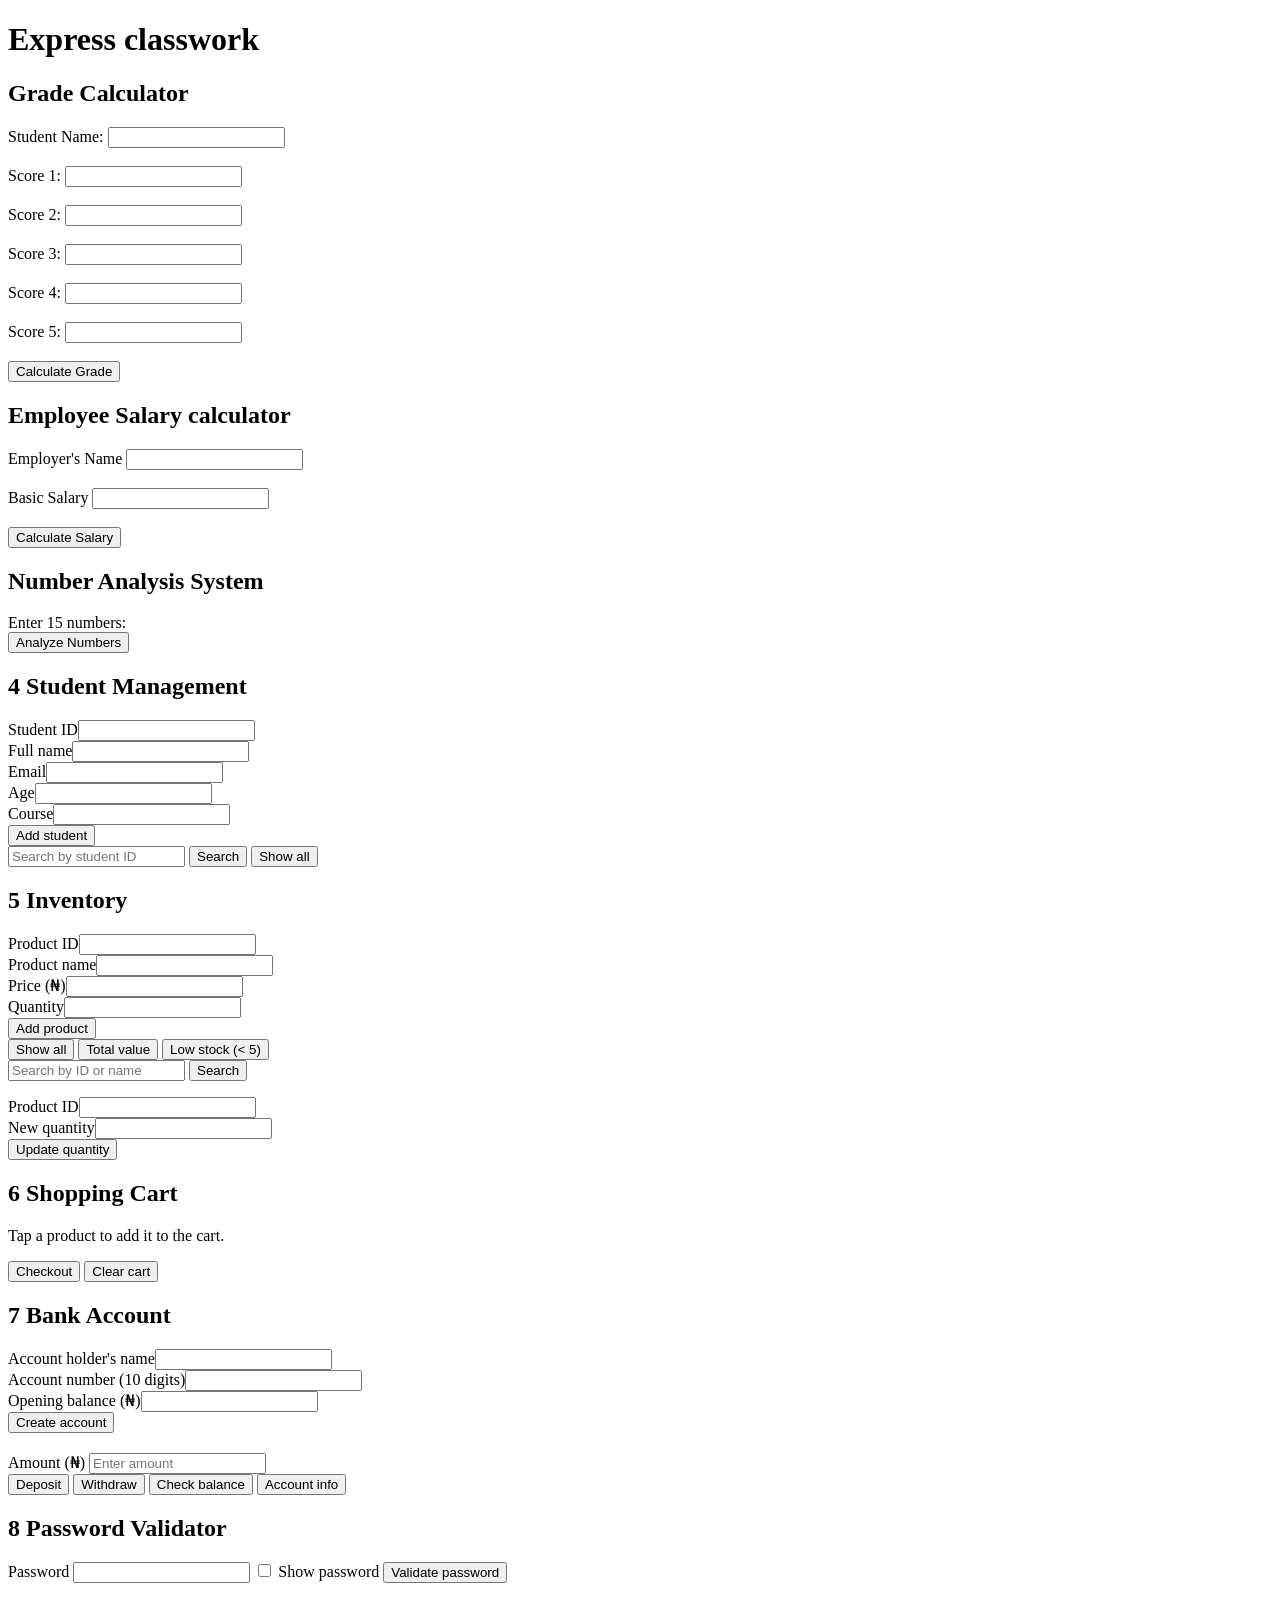
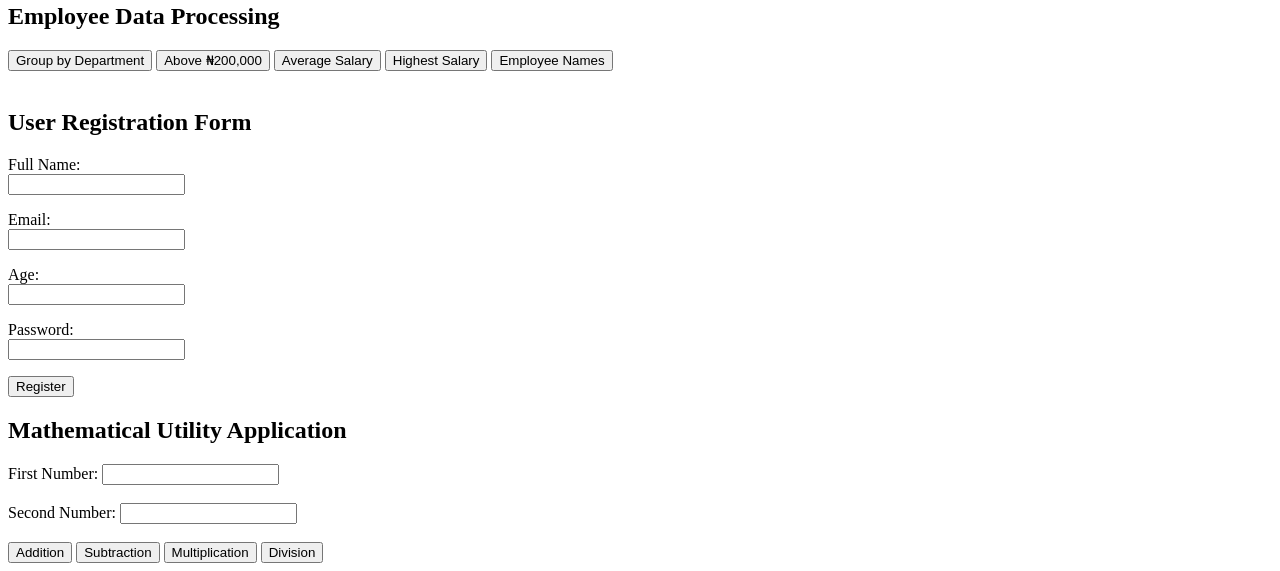
==== index.html @ c88f3ff4 "first commit" ====
<!DOCTYPE html>
<html lang="en">
<head>
    <meta charset="UTF-8">
    <meta name="viewport" content="width=device-width, initial-scale=1.0">
    <title>Express js class</title>
    <link rel="stylesheet" href="style.css">
</head>
<body>

    <h1>Express classwork</h1>

    <form id="gradeForm">
        <h2>Grade Calculator</h2>
        <label for="studentName">Student Name:</label>
        <input type="text" id="studentName" name="studentName" required> <br><br>

        <label for="score1">Score 1:</label>
        <input type="number" id="score1" name="score1" required> <br><br>

        <label for="score2">Score 2:</label>
        <input type="number" id="score2" name="score2" required> <br><br>

        <label for="score3">Score 3:</label>
        <input type="number" id="score3" name="score3" required> <br><br>

        <label for="score4">Score 4:</label>
        <input type="number" id="score4" name="score4" required> <br><br>

        <label for="score5">Score 5:</label>
        <input type="number" id="score5" name="score5" required><br><br>

        <button type="submit">Calculate Grade</button>
        <div id="result"></div>

    </form>

    <form id="salaryForm">
        <h2>Employee Salary calculator</h2>

        <label>Employer's Name</label>
        <input id="eName" type="text" required> <br><br>

        <label>Basic Salary</label>
        <input type="number" id="basic" min="0" required> <br><br>

        <button type="submit">Calculate Salary</button>
        <div id="salaryResult"></div>
    </form>

    <form action="" id="numberForm">
        <h2>Number Analysis System</h2>

        <label>Enter 15 numbers:</label><br>
        <div id="numBoxes"></div>

        <button type="submit">Analyze Numbers</button>
        <div id="numberResult"></div>
    </form>

    <section class="card">
    <h2><span class="step">4</span> Student Management</h2>
    <form id="studentForm">
        <div class="grid">
            <div><label for="sId">Student ID</label><input id="sId" required></div>
            <div><label for="sName">Full name</label><input id="sName" required></div>
            <div><label for="sEmail">Email</label><input type="email" id="sEmail" required></div>
            <div><label for="sAge">Age</label><input type="number" id="sAge" min="1" required></div>
            <div><label for="sCourse">Course</label><input id="sCourse" required></div>
        </div>
        <button type="submit" id="sSubmit">Add student</button>
    </form>
    <div class="btn-row">
        <input id="sSearch" placeholder="Search by student ID">
        <button type="button" id="sSearchBtn" class="secondary">Search</button>
        <button type="button" id="sAllBtn" class="secondary">Show all</button>
    </div>
    <p id="studentMsg" class="msg"></p>
    <div id="studentList"></div>
</section>

<section class="card">
    <h2><span class="step">5</span> Inventory</h2>
    <form id="productForm">
        <div class="grid">
            <div><label for="pId">Product ID</label><input id="pId" required></div>
            <div><label for="pName">Product name</label><input id="pName" required></div>
            <div><label for="pPrice">Price (₦)</label><input type="number" id="pPrice" min="0" step="0.01" required></div>
            <div><label for="pQty">Quantity</label><input type="number" id="pQty" min="0" required></div>
        </div>
        <button type="submit">Add product</button>
    </form>

    <div class="btn-row">
        <button type="button" id="pAllBtn" class="secondary">Show all</button>
        <button type="button" id="pTotalBtn" class="secondary">Total value</button>
        <button type="button" id="pLowBtn" class="secondary">Low stock (&lt; 5)</button>
    </div>
    <div class="btn-row">
        <input id="pSearch" placeholder="Search by ID or name">
        <button type="button" id="pSearchBtn" class="secondary">Search</button>
    </div>

    <form id="qtyForm" style="margin-top:1rem">
        <div class="grid">
            <div><label for="uId">Product ID</label><input id="uId" required></div>
            <div><label for="uQty">New quantity</label><input type="number" id="uQty" min="0" required></div>
        </div>
        <button type="submit">Update quantity</button>
    </form>

    <p id="invMsg" class="msg"></p>
    <div id="invList"></div>
</section>

<section class="card">
    <h2><span class="step">6</span> Shopping Cart</h2>
    <p class="hint">Tap a product to add it to the cart.</p>
    <div id="catalog" class="catalog"></div>
    <div id="cartList"></div>
    <div id="cartSummary"></div>
    <div class="btn-row">
        <button type="button" id="checkoutBtn">Checkout</button>
        <button type="button" id="clearCartBtn" class="secondary">Clear cart</button>
    </div>
    <div id="checkoutOut"></div>
</section>

<section class="card">
    <h2><span class="step">7</span> Bank Account</h2>
    <form id="accountForm">
        <div class="grid">
            <div class="full"><label for="accName">Account holder's name</label><input id="accName" required></div>
            <div><label for="accNo">Account number (10 digits)</label><input id="accNo" pattern="\d{10}" maxlength="10" inputmode="numeric" required></div>
            <div><label for="accBal">Opening balance (₦)</label><input type="number" id="accBal" min="0" step="0.01" required></div>
        </div>
        <button type="submit">Create account</button>
    </form>

    <div class="grid" style="margin-top:1.25rem">
        <div class="full">
            <label for="amount">Amount (₦)</label>
            <input type="number" id="amount" step="0.01" placeholder="Enter amount">
        </div>
    </div>
    <div class="btn-row">
        <button type="button" id="depBtn">Deposit</button>
        <button type="button" id="wdBtn">Withdraw</button>
        <button type="button" id="balBtn" class="secondary">Check balance</button>
        <button type="button" id="infoBtn" class="secondary">Account info</button>
    </div>
    <p id="bankMsg" class="msg"></p>
    <div id="bankOut"></div>
</section>

<section class="card">
    <h2><span class="step">8</span> Password Validator</h2>
    <form id="pwForm">
        <label for="pw">Password</label>
        <input type="password" id="pw" autocomplete="off">
        <label class="check"><input type="checkbox" id="showPw"> Show password</label>
        <button type="submit">Validate password</button>
    </form>
    <ul id="reqList" class="req"></ul>
    <p id="pwMsg" class="msg"></p>
</section>

<section class="card">
    <h1>Employee Data Processing</h1>

  <button id="departmentButton">
    Group by Department
  </button>

  <button id="aboveSalaryButton">
    Above ₦200,000
  </button>

  <button id="averageSalaryButton">
    Average Salary
  </button>

  <button id="highestSalaryButton">
    Highest Salary
  </button>

  <button id="namesButton">
    Employee Names
  </button>

  <br><br>

  <div id="output"></div>
</section>

<section class="card">
    <h1>User Registration Form</h1>

    <form id="registrationForm" novalidate>
    <p>
      <label for="fullName">Full Name:</label><br>
      <input type="text" id="fullName">
    </p>

    <p>
      <label for="email">Email:</label><br>
      <input type="text" id="email">
    </p>

    <p>
      <label for="age">Age:</label><br>
      <input type="number" id="age">
    </p>

    <p>
      <label for="password">Password:</label><br>
      <input type="password" id="password">
    </p>

    <button type="submit">Register</button>
  </form>

  <div id="result80"></div>
</section>

<section class="card">

    <h1>Mathematical Utility Application</h1>

     <label for="firstNumber">First Number:</label>
  <input type="number" id="firstNumber">

  <br><br>

  <label for="secondNumber">Second Number:</label>
  <input type="number" id="secondNumber">

  <br><br>

  <button id="addButton">Addition</button>
  <button id="subtractButton">Subtraction</button>
  <button id="multiplyButton">Multiplication</button>
  <button id="divideButton">Division</button>

  <div id="result90"></div>
</section>
    <script src="script.js"></script>
</body>
</html>
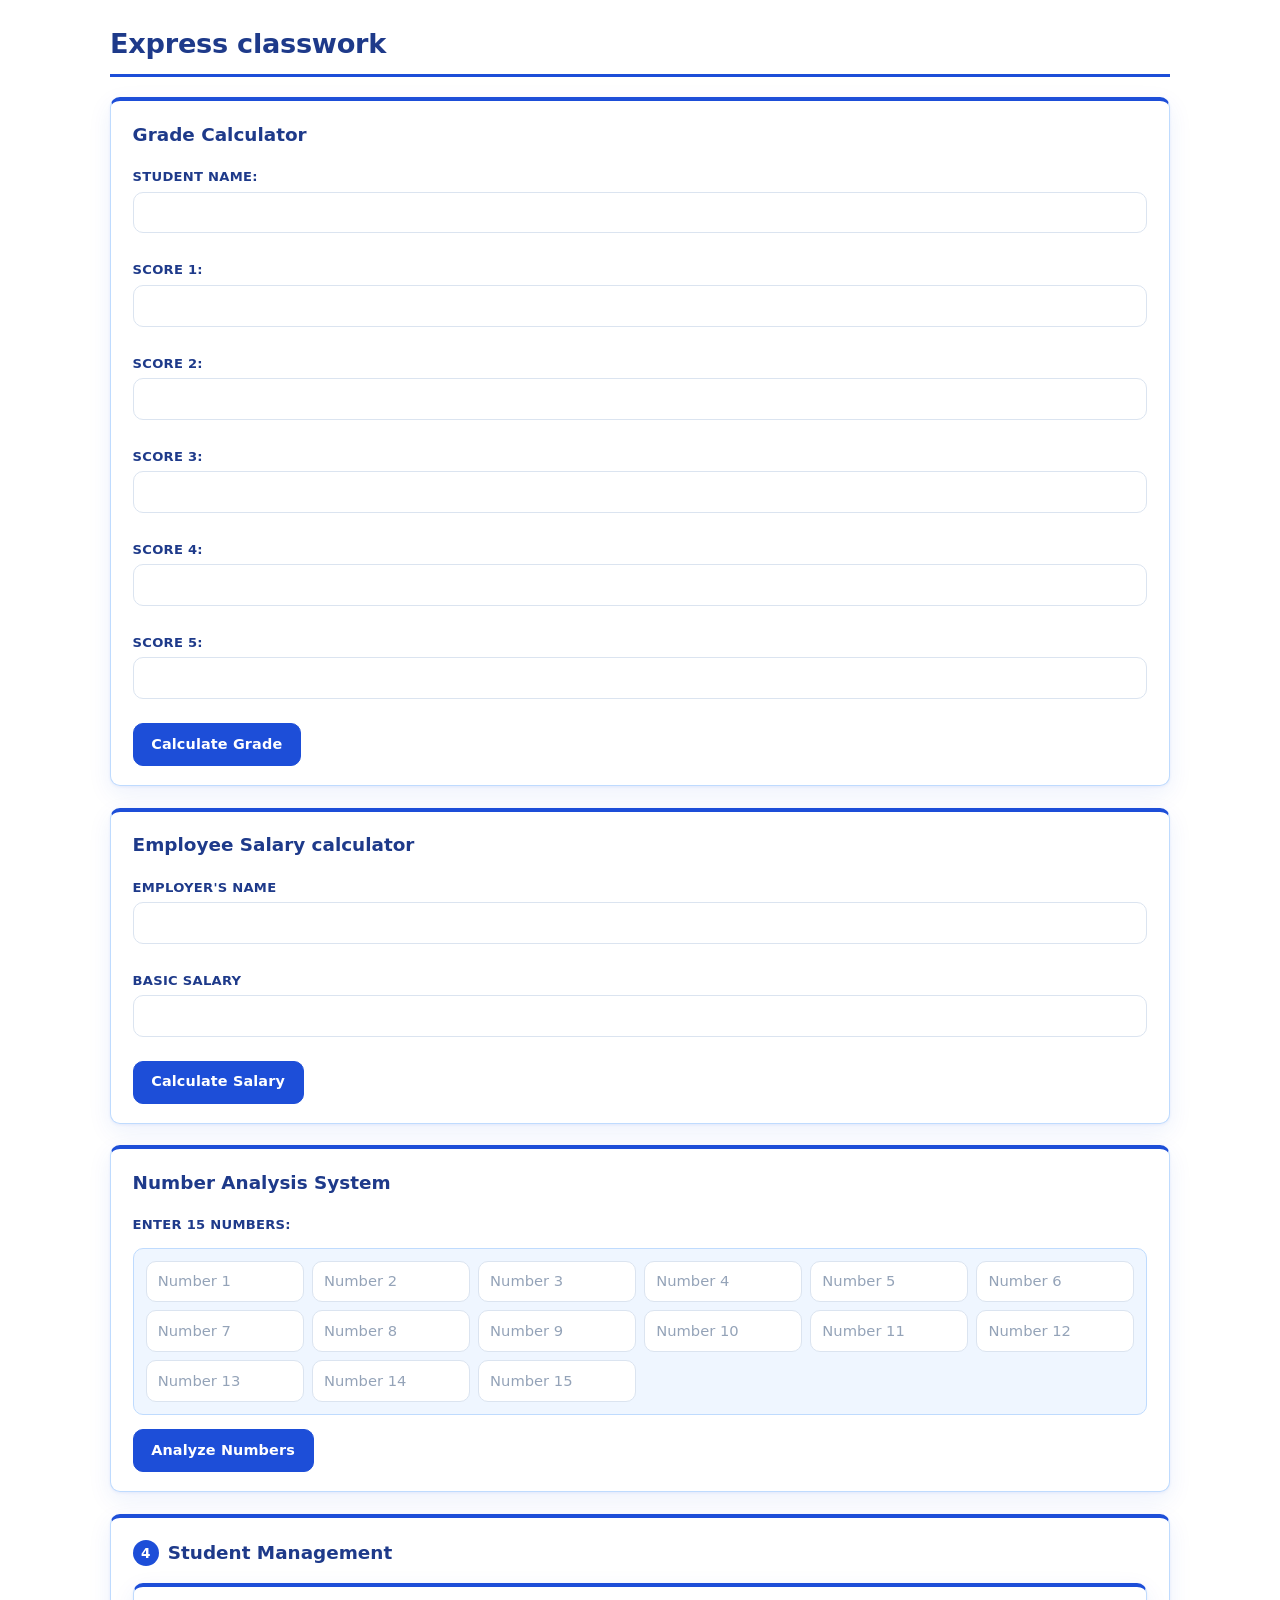
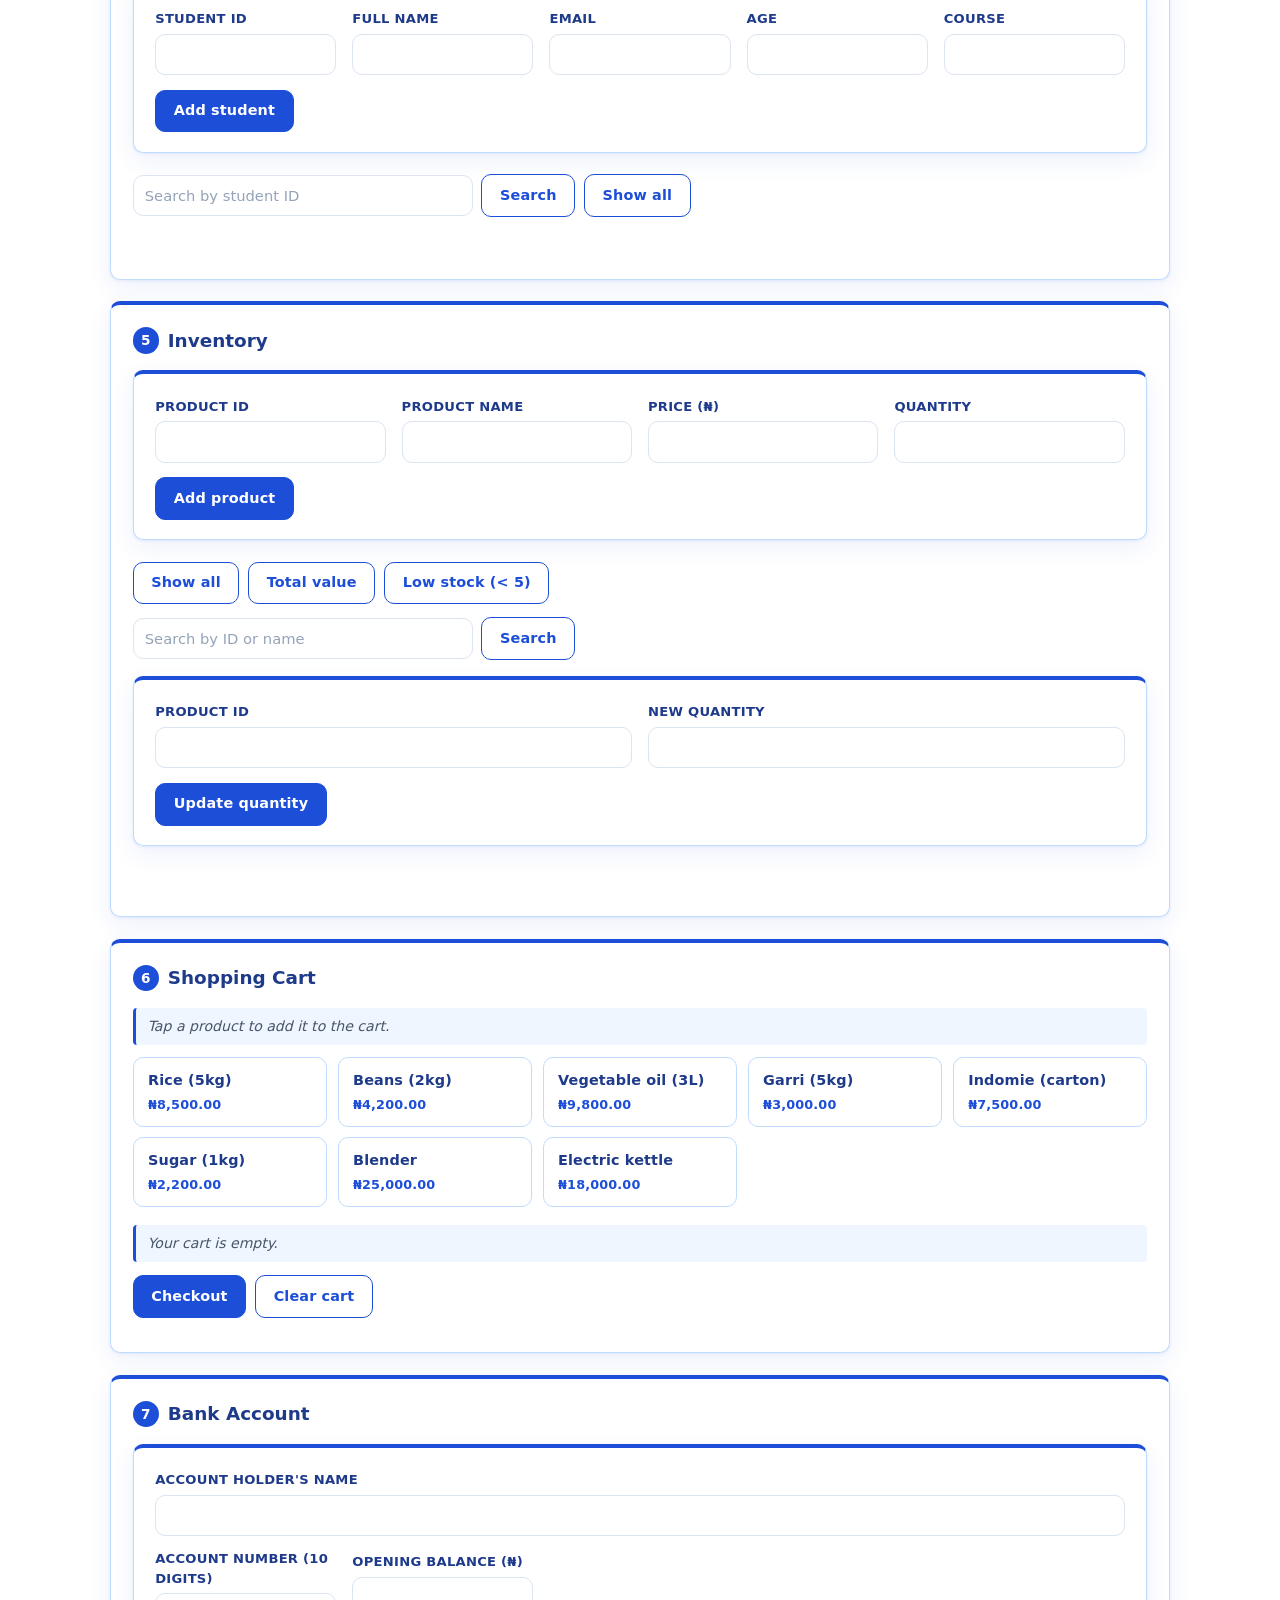
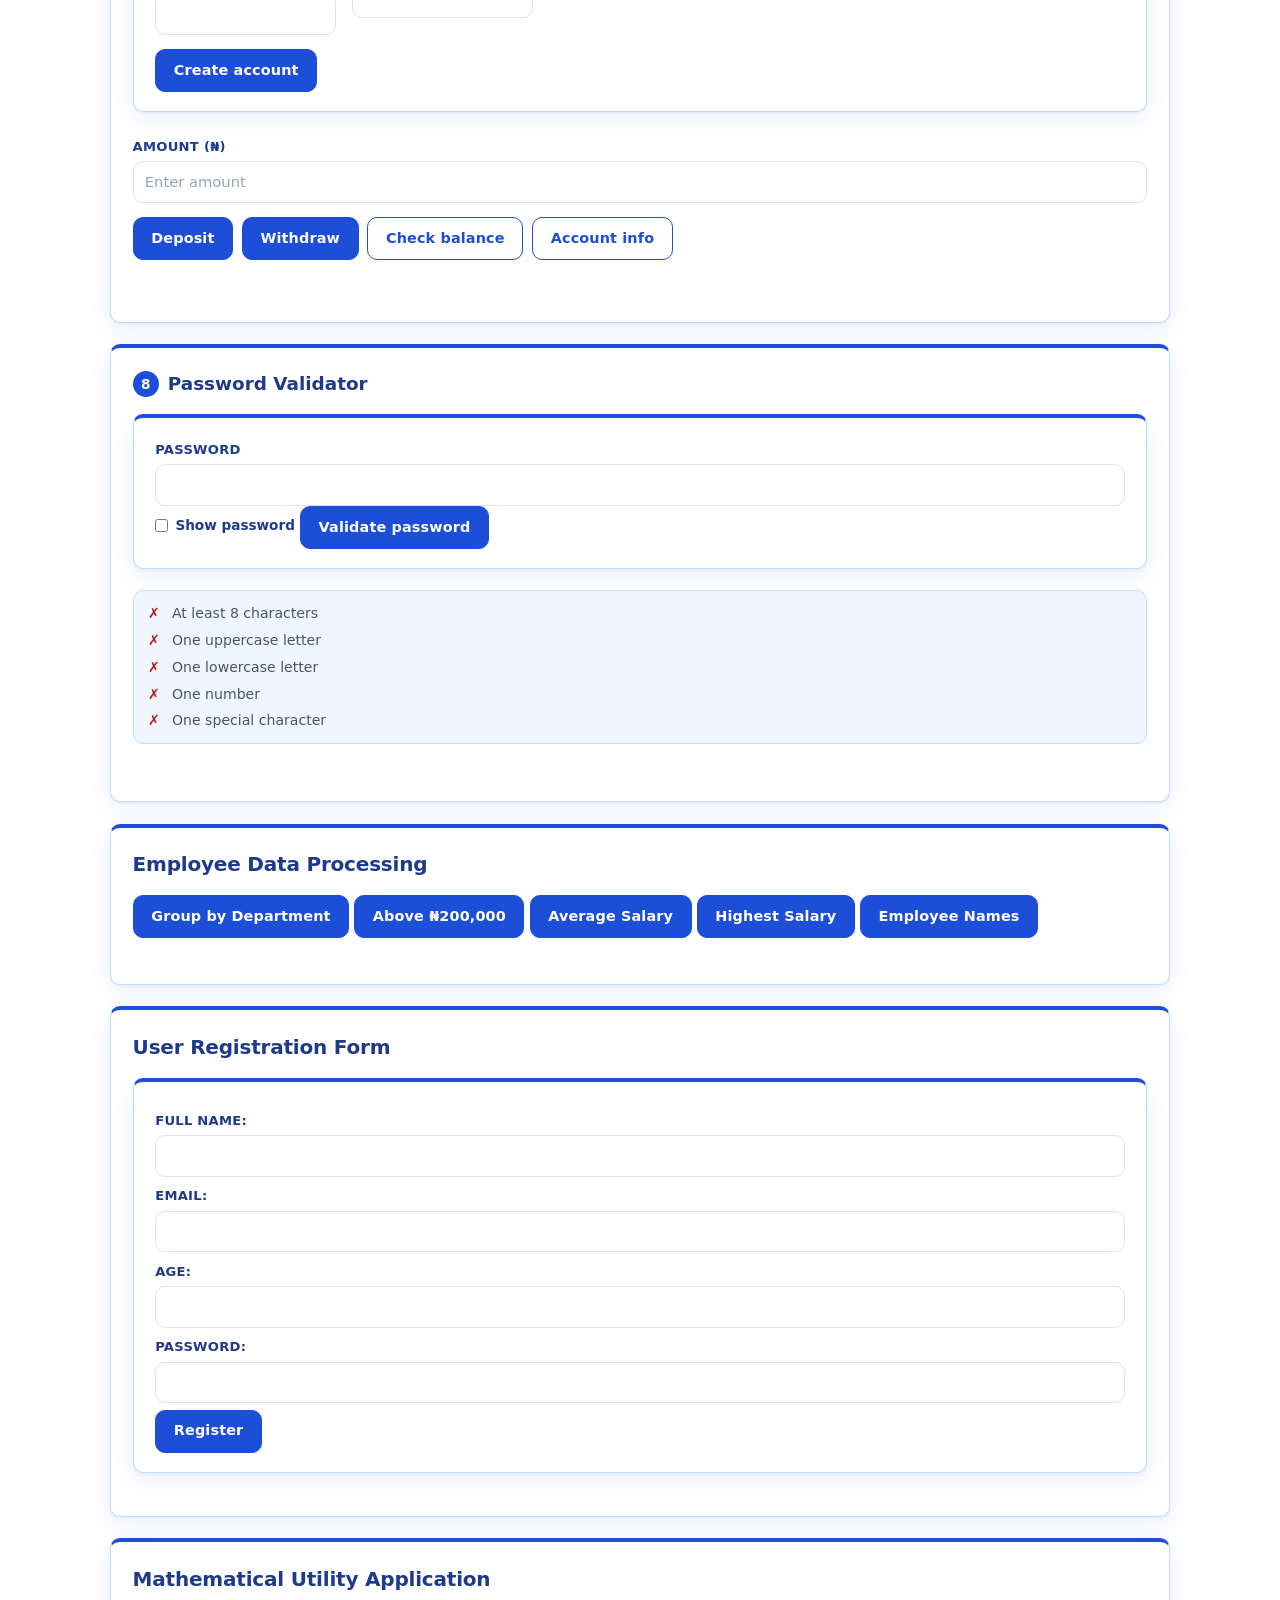
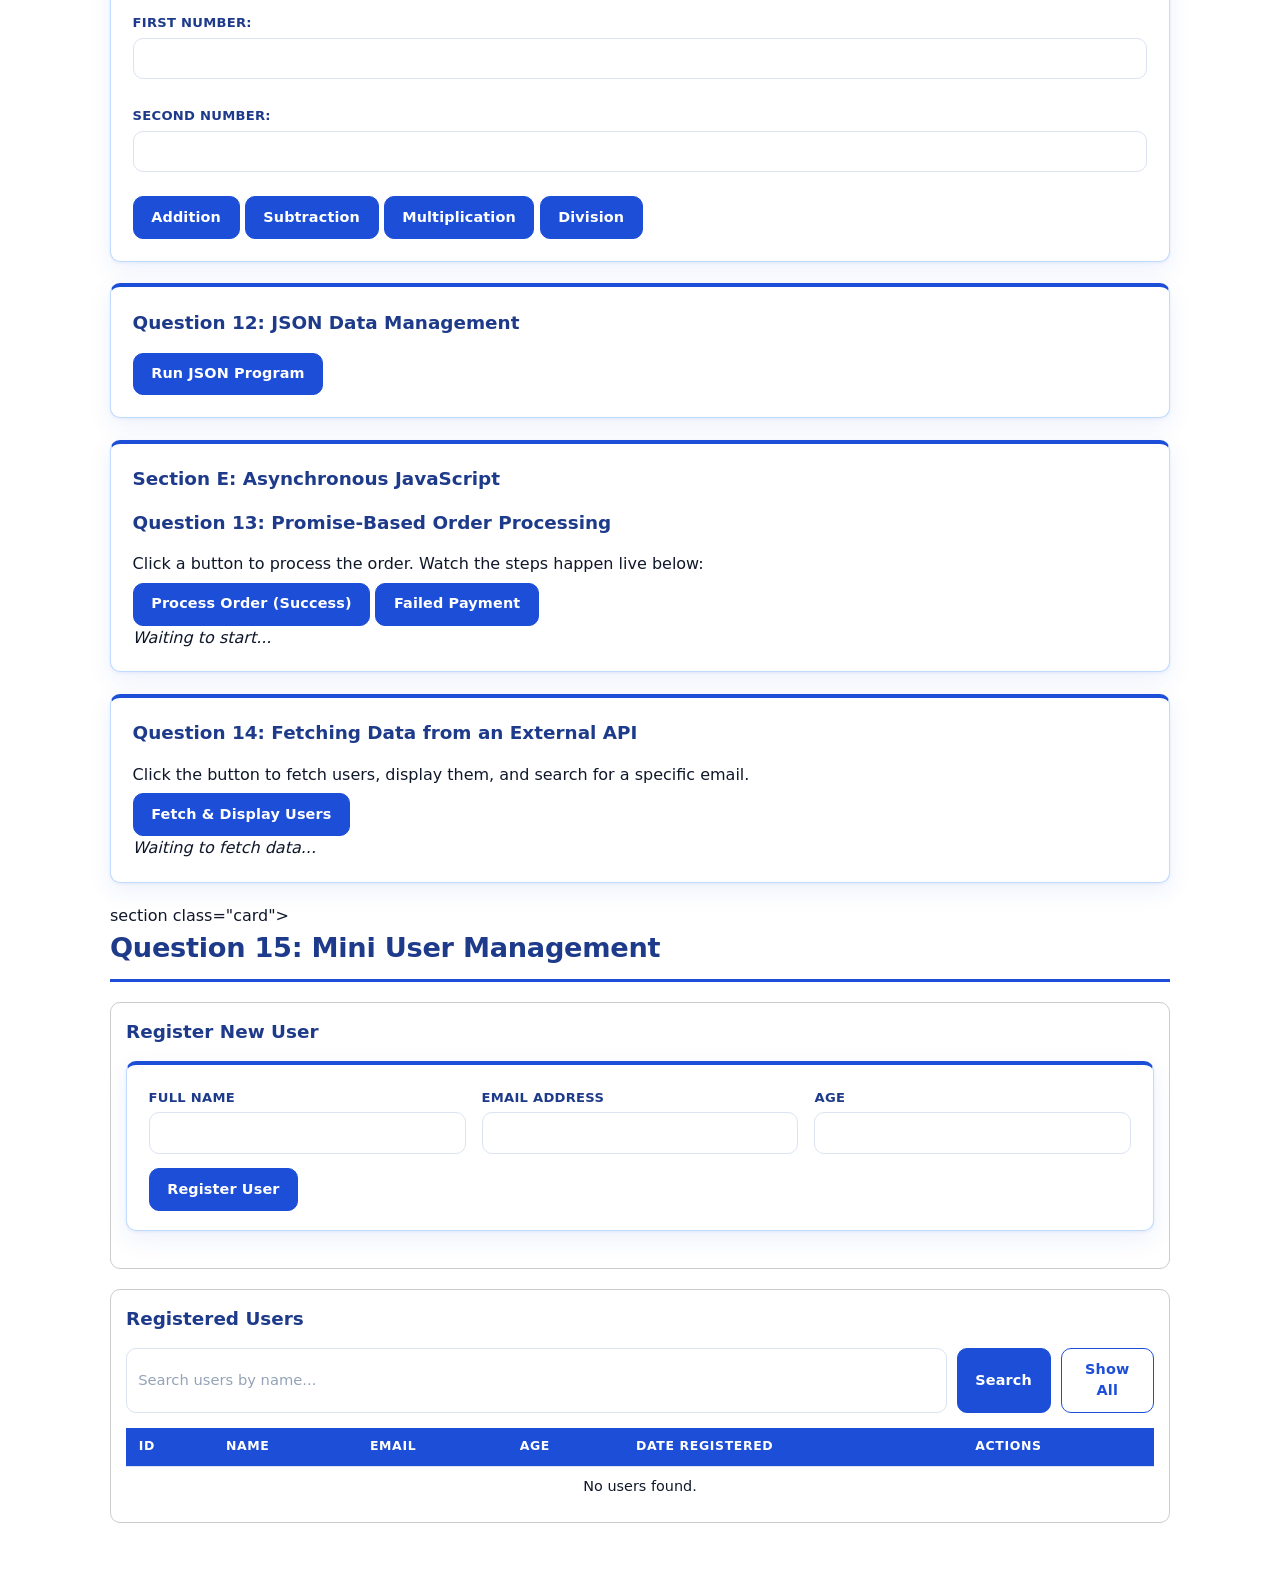
==== commit 41f6f3b7: "Edited javascript codes" ====
--- a/index.html
+++ b/index.html
@@ -14,46 +14,34 @@
         <h2>Grade Calculator</h2>
         <label for="studentName">Student Name:</label>
         <input type="text" id="studentName" name="studentName" required> <br><br>
-
         <label for="score1">Score 1:</label>
         <input type="number" id="score1" name="score1" required> <br><br>
-
         <label for="score2">Score 2:</label>
         <input type="number" id="score2" name="score2" required> <br><br>
-
         <label for="score3">Score 3:</label>
         <input type="number" id="score3" name="score3" required> <br><br>
-
         <label for="score4">Score 4:</label>
         <input type="number" id="score4" name="score4" required> <br><br>
-
         <label for="score5">Score 5:</label>
         <input type="number" id="score5" name="score5" required><br><br>
-
         <button type="submit">Calculate Grade</button>
         <div id="result"></div>
-
     </form>
 
     <form id="salaryForm">
         <h2>Employee Salary calculator</h2>
-
         <label>Employer's Name</label>
         <input id="eName" type="text" required> <br><br>
-
         <label>Basic Salary</label>
         <input type="number" id="basic" min="0" required> <br><br>
-
         <button type="submit">Calculate Salary</button>
         <div id="salaryResult"></div>
     </form>
 
     <form action="" id="numberForm">
         <h2>Number Analysis System</h2>
-
         <label>Enter 15 numbers:</label><br>
         <div id="numBoxes"></div>
-
         <button type="submit">Analyze Numbers</button>
         <div id="numberResult"></div>
     </form>
@@ -108,7 +96,6 @@
         </div>
         <button type="submit">Update quantity</button>
     </form>
-
     <p id="invMsg" class="msg"></p>
     <div id="invList"></div>
 </section>
@@ -167,83 +154,110 @@
 
 <section class="card">
     <h1>Employee Data Processing</h1>
-
-  <button id="departmentButton">
-    Group by Department
-  </button>
-
-  <button id="aboveSalaryButton">
-    Above ₦200,000
-  </button>
-
-  <button id="averageSalaryButton">
-    Average Salary
-  </button>
-
-  <button id="highestSalaryButton">
-    Highest Salary
-  </button>
-
-  <button id="namesButton">
-    Employee Names
-  </button>
-
+  <button id="departmentButton">Group by Department</button>
+  <button id="aboveSalaryButton">Above ₦200,000</button>
+  <button id="averageSalaryButton">Average Salary</button>
+  <button id="highestSalaryButton">Highest Salary</button>
+  <button id="namesButton">Employee Names</button>
   <br><br>
-
   <div id="output"></div>
 </section>
 
 <section class="card">
     <h1>User Registration Form</h1>
-
     <form id="registrationForm" novalidate>
-    <p>
-      <label for="fullName">Full Name:</label><br>
-      <input type="text" id="fullName">
-    </p>
-
-    <p>
-      <label for="email">Email:</label><br>
-      <input type="text" id="email">
-    </p>
-
-    <p>
-      <label for="age">Age:</label><br>
-      <input type="number" id="age">
-    </p>
-
-    <p>
-      <label for="password">Password:</label><br>
-      <input type="password" id="password">
-    </p>
-
+    <p><label for="fullName">Full Name:</label><br><input type="text" id="fullName"></p>
+    <p><label for="email">Email:</label><br><input type="text" id="email"></p>
+    <p><label for="age">Age:</label><br><input type="number" id="age"></p>
+    <p><label for="password">Password:</label><br><input type="password" id="password"></p>
     <button type="submit">Register</button>
   </form>
-
   <div id="result80"></div>
 </section>
 
 <section class="card">
-
     <h1>Mathematical Utility Application</h1>
-
-     <label for="firstNumber">First Number:</label>
-  <input type="number" id="firstNumber">
-
-  <br><br>
-
-  <label for="secondNumber">Second Number:</label>
-  <input type="number" id="secondNumber">
-
-  <br><br>
-
-  <button id="addButton">Addition</button>
-  <button id="subtractButton">Subtraction</button>
-  <button id="multiplyButton">Multiplication</button>
-  <button id="divideButton">Division</button>
-
-  <div id="result90"></div>
-</section>
+    <label for="firstNumber">First Number:</label>
+    <input type="number" id="firstNumber"><br><br>
+    <label for="secondNumber">Second Number:</label>
+    <input type="number" id="secondNumber"><br><br>
+    <button id="addButton">Addition</button>
+    <button id="subtractButton">Subtraction</button>
+    <button id="multiplyButton">Multiplication</button>
+    <button id="divideButton">Division</button>
+    <div id="result90"></div>
+</section>
+
+<!-- FIXED: Changed id="card" to class="card" -->
+<section class="card">
+    <h2>Question 12: JSON Data Management</h2>
+    <button onclick="runDemo()">Run JSON Program</button>
+    <div id="outputjson"></div>
+</section>
+
+<section class="card">
+    <h2>Section E: Asynchronous JavaScript</h2>
+    <h2>Question 13: Promise-Based Order Processing</h2>
+    <p>Click a button to process the order. Watch the steps happen live below:</p>
+    <button onclick="runOrderSystem(false)">Process Order (Success)</button>
+    <button onclick="runOrderSystem(true)">Failed Payment</button>
+    <div id="q13-output" class="output-box"><em>Waiting to start...</em></div>
+</section>
+
+<section class="card">
+    <h2>Question 14: Fetching Data from an External API</h2>
+    <p>Click the button to fetch users, display them, and search for a specific email.</p>
+    <button onclick="fetchUsersAPI()">Fetch & Display Users</button>
+    <div id="q14-output" class="output-box"><em>Waiting to fetch data...</em></div>
+</section>
+
+section class="card">
+    <h1>Question 15: Mini User Management</h1>
+
+    <!-- This is where the success/error message will show -->
+    <div id="alertBox" class="message"></div>
+
+    <div class="card" style="border: 1px solid #ccc; box-shadow: none; padding: 15px; margin-bottom: 20px;">
+        <h2>Register New User</h2>
+        <form id="userForm" novalidate> 
+            <input type="hidden" id="userId" value="">
+            <div class="grid">
+                <!-- NOTICE THE UNIQUE IDS: uFullName, uEmail, uAge -->
+                <div><label>Full Name</label><input type="text" id="uFullName"></div>
+                <div><label>Email Address</label><input type="text" id="uEmail"></div>
+                <div><label>Age</label><input type="number" id="uAge"></div>
+            </div>
+            <button type="submit" id="submitBtn">Register User</button>
+            <button type="button" class="secondary" id="cancelBtn" style="display:none;" onclick="resetForm()">Cancel Edit</button>
+        </form>
+    </div>
+
+    <div class="card" style="border: 1px solid #ccc; box-shadow: none; padding: 15px;">
+        <h2>Registered Users</h2>
+        <div style="display: flex; gap: 10px; margin-bottom: 15px;">
+            <input type="text" id="searchInput" placeholder="Search users by name...">
+            <button type="button" onclick="searchUsers()">Search</button>
+            <button type="button" class="secondary" onclick="loadUsers()">Show All</button>
+        </div>
+        
+        <table>
+            <thead>
+                <tr>
+                    <th>ID</th>
+                    <th>Name</th>
+                    <th>Email</th>
+                    <th>Age</th>
+                    <th>Date Registered</th>
+                    <th>Actions</th>
+                </tr>
+            </thead>
+            <tbody id="userTableBody">
+                <!-- Data goes here -->
+            </tbody>
+        </table>
+    </div>
+</section>
+
     <script src="script.js"></script>
 </body>
 </html>
--- a/style.css
+++ b/style.css
@@ -0,0 +1,611 @@
+/* ===== Base ===== */
+* {
+    box-sizing: border-box;
+}
+
+:root {
+    --blue: #1d4ed8;          /* primary blue */
+    --blue-dark: #1e3a8a;     /* deep blue */
+    --blue-mid: #2563eb;      /* hover blue */
+    --blue-light: #dbeafe;    /* soft blue fill */
+    --blue-soft: #eff6ff;     /* very light blue */
+    --blue-line: #bfdbfe;     /* blue border */
+    --white: #ffffff;
+    --ink: #0f172a;           /* near-black text */
+    --muted: #475569;         /* grey-blue text */
+    --line: #dbe4f0;          /* neutral border */
+    --good: #0f766e;
+    --bad: #b91c1c;
+    --radius: 10px;
+    --shadow: 0 1px 3px rgba(29, 78, 216, 0.08),
+              0 8px 24px rgba(29, 78, 216, 0.08);
+}
+
+html, body {
+    margin: 0;
+    padding: 0;
+}
+
+body {
+    font-family: system-ui, -apple-system, "Segoe UI", Roboto, Arial, sans-serif;
+    background: var(--white);
+    color: var(--ink);
+    line-height: 1.5;
+    padding: 1.5rem 1.25rem 3rem;
+    max-width: 1100px;
+    margin: 0 auto;
+}
+
+/* ===== Headings ===== */
+h1 {
+    font-size: 1.7rem;
+    margin: 0 0 1.25rem;
+    letter-spacing: -0.01em;
+    color: var(--blue-dark);
+    padding-bottom: 0.6rem;
+    border-bottom: 3px solid var(--blue);
+}
+
+h2 {
+    font-size: 1.15rem;
+    margin: 0 0 1rem;
+    display: flex;
+    align-items: center;
+    gap: 0.55rem;
+    color: var(--blue-dark);
+}
+
+h3 {
+    font-size: 1rem;
+    margin: 1rem 0 0.5rem;
+    color: var(--blue);
+}
+
+p {
+    margin: 0.4rem 0;
+}
+
+label {
+    display: inline-block;
+    font-size: 0.82rem;
+    font-weight: 700;
+    color: var(--blue-dark);
+    letter-spacing: 0.02em;
+    text-transform: uppercase;
+    margin-bottom: 0.3rem;
+}
+
+/* ===== Inputs ===== */
+input,
+select,
+textarea {
+    width: 100%;
+    padding: 0.55rem 0.7rem;
+    font: inherit;
+    font-size: 0.92rem;
+    border: 1.5px solid var(--line);
+    border-radius: var(--radius);
+    background: var(--white);
+    color: var(--ink);
+    transition: border-color 0.15s, box-shadow 0.15s, background 0.15s;
+}
+
+input:hover,
+select:hover,
+textarea:hover {
+    border-color: var(--blue-line);
+}
+
+input:focus,
+select:focus,
+textarea:focus {
+    outline: none;
+    border-color: var(--blue);
+    box-shadow: 0 0 0 3px rgba(29, 78, 216, 0.18);
+    background: var(--blue-soft);
+}
+
+input:disabled {
+    background: var(--blue-soft);
+    color: var(--muted);
+    cursor: not-allowed;
+}
+
+::placeholder {
+    color: #94a3b8;
+}
+
+/* ===== Forms & cards ===== */
+form {
+    background: var(--white);
+    border: 1.5px solid var(--blue-line);
+    border-radius: var(--radius);
+    padding: 1.2rem 1.35rem;
+    margin-bottom: 1.35rem;
+    box-shadow: var(--shadow);
+    border-top: 4px solid var(--blue);
+}
+
+.card {
+    background: var(--white);
+    border: 1.5px solid var(--blue-line);
+    border-radius: var(--radius);
+    padding: 1.35rem;
+    margin-bottom: 1.35rem;
+    box-shadow: var(--shadow);
+    border-top: 4px solid var(--blue);
+}
+
+.card > h1 {
+    font-size: 1.25rem;
+    border-bottom: none;
+    padding-bottom: 0;
+    margin-bottom: 1rem;
+}
+
+/* Step badge */
+.step {
+    display: inline-flex;
+    align-items: center;
+    justify-content: center;
+    width: 1.65rem;
+    height: 1.65rem;
+    font-size: 0.85rem;
+    font-weight: 800;
+    color: var(--white);
+    background: var(--blue);
+    border-radius: 999px;
+    flex-shrink: 0;
+}
+
+/* ===== Grid layout ===== */
+.grid {
+    display: grid;
+    grid-template-columns: repeat(auto-fit, minmax(180px, 1fr));
+    gap: 0.8rem 1rem;
+    margin-bottom: 0.9rem;
+}
+
+.grid .full {
+    grid-column: 1 / -1;
+}
+
+/* ===== Buttons ===== */
+button {
+    font: inherit;
+    font-size: 0.9rem;
+    font-weight: 700;
+    padding: 0.6rem 1.1rem;
+    border-radius: var(--radius);
+    border: 1.5px solid var(--blue);
+    background: var(--blue);
+    color: var(--white);
+    cursor: pointer;
+    letter-spacing: 0.01em;
+    transition: background 0.15s, transform 0.05s, box-shadow 0.15s;
+}
+
+button:hover {
+    background: var(--blue-mid);
+    border-color: var(--blue-mid);
+    box-shadow: 0 4px 12px rgba(29, 78, 216, 0.25);
+}
+
+button:active {
+    transform: translateY(1px);
+}
+
+button.secondary {
+    background: var(--white);
+    color: var(--blue);
+    border-color: var(--blue);
+}
+
+button.secondary:hover {
+    background: var(--blue-light);
+    color: var(--blue-dark);
+    border-color: var(--blue);
+}
+
+button.danger {
+    background: var(--white);
+    color: var(--bad);
+    border-color: #f5c2c7;
+}
+
+button.danger:hover {
+    background: #fef2f2;
+    border-color: var(--bad);
+    color: var(--bad);
+}
+
+button.small {
+    padding: 0.32rem 0.65rem;
+    font-size: 0.78rem;
+}
+
+.btn-row {
+    display: flex;
+    flex-wrap: wrap;
+    gap: 0.55rem;
+    margin: 0.8rem 0;
+    align-items: center;
+}
+
+.btn-row input {
+    flex: 1 1 200px;
+    max-width: 340px;
+}
+
+/* ===== Messages ===== */
+.msg {
+    min-height: 1.2rem;
+    font-size: 0.9rem;
+    margin: 0.5rem 0;
+    color: var(--muted);
+    font-weight: 500;
+}
+
+.msg.good {
+    color: var(--good);
+}
+
+.msg.error {
+    color: var(--bad);
+}
+
+.hint {
+    color: var(--muted);
+    font-size: 0.88rem;
+    font-style: italic;
+    background: var(--blue-soft);
+    border-left: 3px solid var(--blue);
+    padding: 0.5rem 0.75rem;
+    border-radius: 4px;
+}
+
+/* ===== Tables ===== */
+.table-wrap {
+    overflow-x: auto;
+    border: 1.5px solid var(--blue-line);
+    border-radius: var(--radius);
+    margin-top: 0.8rem;
+}
+
+table {
+    width: 100%;
+    border-collapse: collapse;
+    font-size: 0.9rem;
+    background: var(--white);
+}
+
+th,
+td {
+    padding: 0.6rem 0.8rem;
+    text-align: left;
+    border-bottom: 1px solid var(--line);
+    vertical-align: middle;
+}
+
+th {
+    background: var(--blue);
+    font-weight: 700;
+    font-size: 0.78rem;
+    text-transform: uppercase;
+    letter-spacing: 0.05em;
+    color: var(--white);
+}
+
+table tr:last-child td {
+    border-bottom: none;
+}
+
+table tr:hover td {
+    background: var(--blue-soft);
+}
+
+td.low {
+    color: var(--bad);
+    font-weight: 800;
+}
+
+td.actions {
+    white-space: nowrap;
+    display: flex;
+    gap: 0.4rem;
+}
+
+/* ===== Catalog (shopping cart) ===== */
+.catalog {
+    display: grid;
+    grid-template-columns: repeat(auto-fill, minmax(165px, 1fr));
+    gap: 0.65rem;
+    margin: 0.75rem 0 1.1rem;
+}
+
+.catalog button {
+    display: flex;
+    flex-direction: column;
+    align-items: flex-start;
+    gap: 0.2rem;
+    padding: 0.75rem 0.9rem;
+    text-align: left;
+    background: var(--white);
+    color: var(--blue-dark);
+    border: 1.5px solid var(--blue-line);
+    font-weight: 600;
+}
+
+.catalog button:hover {
+    background: var(--blue-light);
+    border-color: var(--blue);
+    color: var(--blue-dark);
+    box-shadow: 0 4px 12px rgba(29, 78, 216, 0.2);
+}
+
+.catalog button small {
+    font-size: 0.8rem;
+    color: var(--blue);
+    font-weight: 800;
+}
+
+/* ===== Stepper ===== */
+.stepper {
+    display: inline-flex;
+    align-items: center;
+    gap: 0.45rem;
+}
+
+.stepper button {
+    width: 1.95rem;
+    height: 1.95rem;
+    padding: 0;
+    font-size: 1rem;
+    line-height: 1;
+    display: inline-flex;
+    align-items: center;
+    justify-content: center;
+    background: var(--blue-light);
+    color: var(--blue-dark);
+    border-color: var(--blue-line);
+}
+
+.stepper button:hover {
+    background: var(--blue);
+    color: var(--white);
+    border-color: var(--blue);
+}
+
+/* ===== Rows (cart summary / bank info) ===== */
+.rows {
+    margin: 0.8rem 0 0;
+    padding: 0;
+    border: 1.5px solid var(--blue-line);
+    border-radius: var(--radius);
+    overflow: hidden;
+    background: var(--white);
+}
+
+.rows > div {
+    display: flex;
+    justify-content: space-between;
+    gap: 1rem;
+    padding: 0.6rem 0.9rem;
+    border-bottom: 1px solid var(--line);
+    font-size: 0.92rem;
+}
+
+.rows > div:last-child {
+    border-bottom: none;
+}
+
+.rows dt {
+    color: var(--muted);
+}
+
+.rows dd {
+    margin: 0;
+    font-weight: 800;
+    color: var(--ink);
+}
+
+.rows .total {
+    background: var(--blue-light);
+}
+
+.rows .total dt,
+.rows .total dd {
+    color: var(--blue-dark);
+    font-size: 1rem;
+    font-weight: 800;
+}
+
+/* ===== Password requirements ===== */
+.req {
+    list-style: none;
+    padding: 0.75rem 0.9rem;
+    margin: 0.8rem 0 0;
+    display: grid;
+    gap: 0.35rem;
+    background: var(--blue-soft);
+    border: 1.5px solid var(--blue-line);
+    border-radius: var(--radius);
+}
+
+.req li {
+    position: relative;
+    padding-left: 1.5rem;
+    font-size: 0.88rem;
+    color: var(--muted);
+    font-weight: 500;
+}
+
+.req li::before {
+    content: "✗";
+    position: absolute;
+    left: 0;
+    top: 0;
+    color: var(--bad);
+    font-weight: 800;
+}
+
+.req li.ok {
+    color: var(--good);
+}
+
+.req li.ok::before {
+    content: "✓";
+    color: var(--good);
+}
+
+/* ===== Checkbox (Show password) ===== */
+label.check {
+    display: inline-flex;
+    align-items: center;
+    gap: 0.45rem;
+    font-size: 0.85rem;
+    font-weight: 600;
+    color: var(--blue-dark);
+    text-transform: none;
+    letter-spacing: 0;
+    margin: 0.55rem 0;
+    cursor: pointer;
+    user-select: none;
+}
+
+label.check input[type="checkbox"] {
+    width: auto;
+    margin: 0;
+    accent-color: var(--blue);
+    cursor: pointer;
+}
+
+/* ===== Number analysis boxes ===== */
+#numBoxes {
+    display: grid;
+    grid-template-columns: repeat(auto-fill, minmax(150px, 1fr));
+    gap: 0.5rem;
+    margin: 0.5rem 0 0.9rem;
+    padding: 0.75rem;
+    background: var(--blue-soft);
+    border: 1.5px solid var(--blue-line);
+    border-radius: var(--radius);
+}
+
+#numBoxes br {
+    display: none;
+}
+
+/* ===== Employee output ===== */
+#output > h2 {
+    border-bottom: 2px solid var(--blue);
+    padding-bottom: 0.45rem;
+    color: var(--blue-dark);
+}
+
+#output > div > div {
+    border: 1.5px solid var(--blue-line);
+    border-left: 4px solid var(--blue);
+    border-radius: var(--radius);
+    padding: 0.65rem 0.9rem;
+    margin-bottom: 0.55rem;
+    background: var(--white);
+}
+
+#output hr {
+    display: none;
+}
+
+#output p {
+    margin: 0.2rem 0;
+    font-size: 0.9rem;
+}
+
+#output strong {
+    color: var(--blue-dark);
+}
+
+/* ===== Results ===== */
+#result,
+#salaryResult,
+#numberResult,
+#checkoutOut,
+#studentList,
+#invList {
+    color: var(--ink);
+}
+
+#result p,
+#salaryResult p,
+#numberResult p {
+    padding: 0.35rem 0;
+    border-bottom: 1px dashed var(--line);
+}
+
+#result p:last-child,
+#salaryResult p:last-child,
+#numberResult p:last-child {
+    border-bottom: none;
+}
+
+#result80 h2 {
+    margin-top: 0.5rem;
+    font-size: 1.05rem;
+}
+
+#result90 {
+    margin-top: 1rem;
+    padding: 0.85rem 1rem;
+    border: 1.5px dashed var(--blue);
+    border-radius: var(--radius);
+    background: var(--blue-soft);
+    min-height: 1.5rem;
+    font-size: 1rem;
+}
+
+#result90:empty {
+    display: none;
+}
+
+#result90 strong {
+    color: var(--blue-dark);
+}
+
+/* ===== Responsive ===== */
+@media (max-width: 600px) {
+    body {
+        padding: 0.85rem 0.75rem 2rem;
+    }
+
+    h1 {
+        font-size: 1.4rem;
+    }
+
+    form,
+    .card {
+        padding: 1rem;
+    }
+
+    .btn-row {
+        flex-direction: column;
+        align-items: stretch;
+    }
+
+    .btn-row input {
+        max-width: none;
+    }
+
+    .btn-row button {
+        width: auto;
+        flex: 1 1 auto;
+    }
+
+    td.actions {
+        flex-direction: column;
+        gap: 0.3rem;
+    }
+
+    .catalog {
+        grid-template-columns: repeat(auto-fill, minmax(140px, 1fr));
+    }
+}
